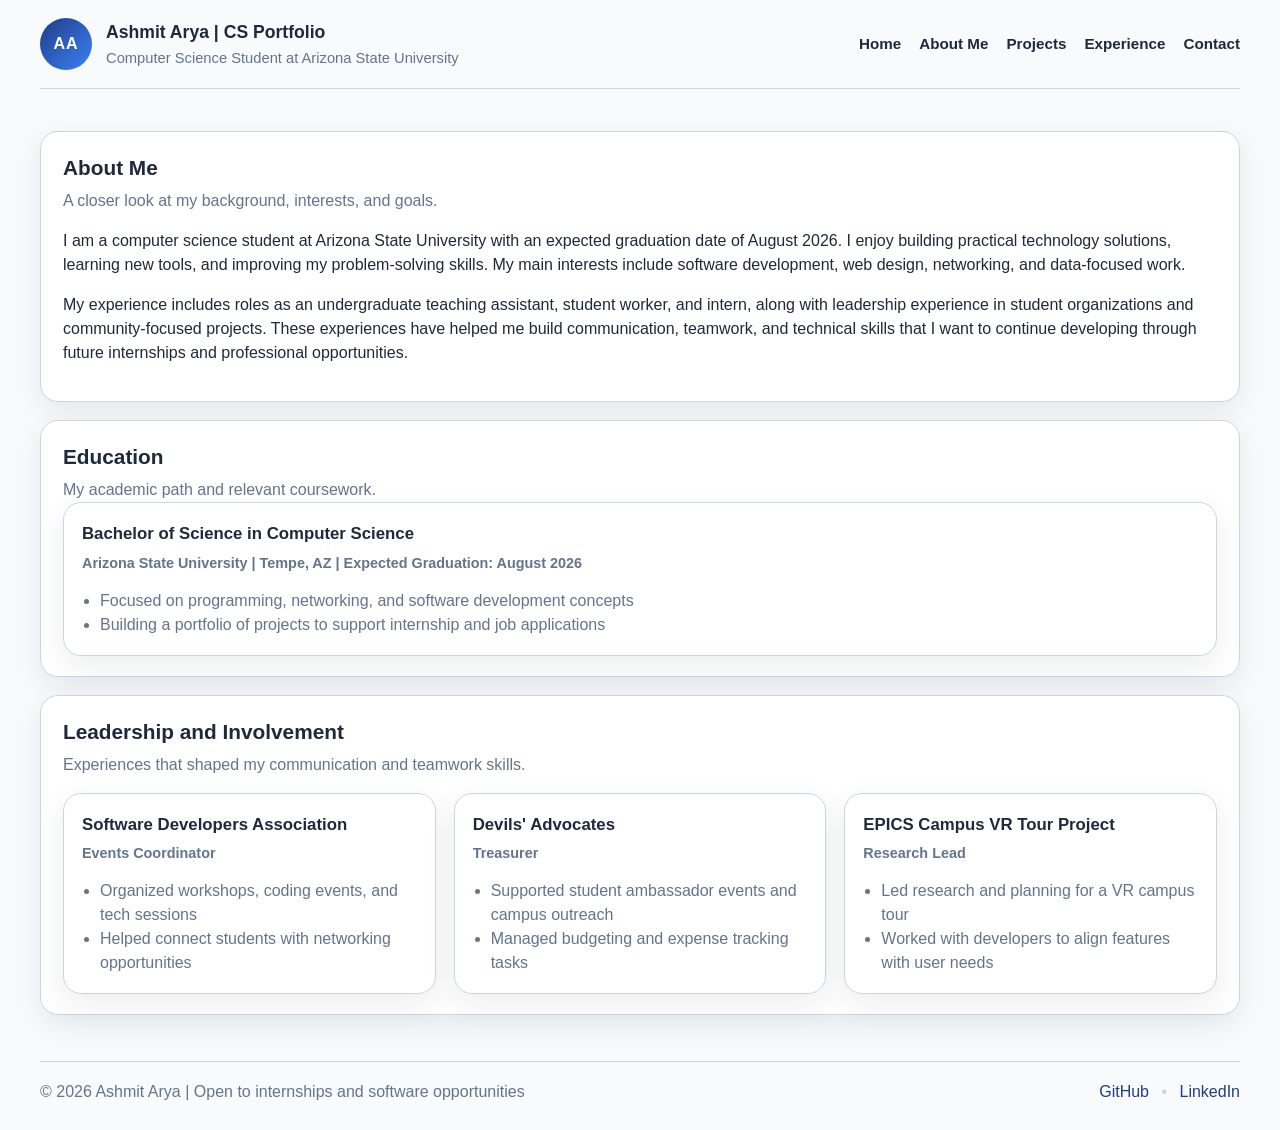
==== about.html @ 5e9bc1ea "Add files via upload" ====
<!DOCTYPE html>
<html lang="en">
<head>
  <meta charset="UTF-8">
  <meta name="viewport" content="width=device-width, initial-scale=1.0">
  <meta name="description" content="About Ashmit Arya, computer science student and portfolio website.">
  <title>About Me | Ashmit Arya</title>
  <link rel="stylesheet" href="styles.css">
</head>
<body>
  <header class="site-header">
    <div class="brand">
      <div class="logo">AA</div>
      <div>
        <h1>Ashmit Arya | CS Portfolio</h1>
        <p>Computer Science Student at Arizona State University</p>
      </div>
    </div>

    <nav class="site-nav" aria-label="Main navigation">
      <a href="index.html">Home</a>
      <a href="about.html">About Me</a>
      <a href="projects.html">Projects</a>
      <a href="index.html#experience">Experience</a>
      <a href="index.html#contact">Contact</a>
    </nav>
  </header>

  <main class="page">
    <section class="info-section">
      <div class="section-title">
        <h3>About Me</h3>
        <p>A closer look at my background, interests, and goals.</p>
      </div>

      <p>
        I am a computer science student at Arizona State University with an expected graduation date of August 2026.
        I enjoy building practical technology solutions, learning new tools, and improving my problem-solving skills.
        My main interests include software development, web design, networking, and data-focused work.
      </p>

      <p>
        My experience includes roles as an undergraduate teaching assistant, student worker, and intern, along with leadership
        experience in student organizations and community-focused projects. These experiences have helped me build communication,
        teamwork, and technical skills that I want to continue developing through future internships and professional opportunities.
      </p>
    </section>

    <section class="info-section">
      <div class="section-title">
        <h3>Education</h3>
        <p>My academic path and relevant coursework.</p>
      </div>

      <div class="mini-card">
        <h4>Bachelor of Science in Computer Science</h4>
        <p class="date">Arizona State University | Tempe, AZ | Expected Graduation: August 2026</p>
        <ul>
          <li>Focused on programming, networking, and software development concepts</li>
          <li>Building a portfolio of projects to support internship and job applications</li>
        </ul>
      </div>
    </section>

    <section class="info-section">
      <div class="section-title">
        <h3>Leadership and Involvement</h3>
        <p>Experiences that shaped my communication and teamwork skills.</p>
      </div>

      <div class="experience-grid">
        <article class="mini-card">
          <h4>Software Developers Association</h4>
          <p class="date">Events Coordinator</p>
          <ul>
            <li>Organized workshops, coding events, and tech sessions</li>
            <li>Helped connect students with networking opportunities</li>
          </ul>
        </article>

        <article class="mini-card">
          <h4>Devils' Advocates</h4>
          <p class="date">Treasurer</p>
          <ul>
            <li>Supported student ambassador events and campus outreach</li>
            <li>Managed budgeting and expense tracking tasks</li>
          </ul>
        </article>

        <article class="mini-card">
          <h4>EPICS Campus VR Tour Project</h4>
          <p class="date">Research Lead</p>
          <ul>
            <li>Led research and planning for a VR campus tour</li>
            <li>Worked with developers to align features with user needs</li>
          </ul>
        </article>
      </div>
    </section>
  </main>

  <footer class="site-footer">
    <p>© 2026 Ashmit Arya | Open to internships and software opportunities</p>
    <p>
      <a href="https://github.com/Aarya80" target="_blank" rel="noopener noreferrer">GitHub</a>
      <span>•</span>
      <a href="https://www.linkedin.com/in/ashmit-arya" target="_blank" rel="noopener noreferrer">LinkedIn</a>
    </p>
  </footer>
</body>
</html>
---- styles.css ----
:root {
  --bg: #f8fafc;
  --text: #1e293b;
  --primary: #1f3c88;
  --secondary: #3b82f6;
  --accent: #06b6d4;
  --card: #ffffff;
  --border: #cbd5e1;
  --muted: #64748b;
  --shadow: 0 10px 30px rgba(15, 23, 42, 0.08);
  --radius: 18px;
}

* {
  box-sizing: border-box;
}

html {
  scroll-behavior: smooth;
}

body {
  margin: 0;
  font-family: Arial, Helvetica, sans-serif;
  background: var(--bg);
  color: var(--text);
  line-height: 1.5;
}

a {
  color: var(--primary);
  text-decoration: none;
}

a:hover {
  text-decoration: underline;
}

.site-header,
.site-footer,
.page {
  width: min(1200px, calc(100% - 32px));
  margin: 0 auto;
}

.site-header {
  display: flex;
  justify-content: space-between;
  align-items: center;
  gap: 20px;
  padding: 18px 0;
  border-bottom: 1px solid var(--border);
}

.brand {
  display: flex;
  align-items: center;
  gap: 14px;
}

.logo {
  width: 52px;
  height: 52px;
  border-radius: 50%;
  background: linear-gradient(135deg, var(--primary), var(--secondary));
  color: #fff;
  display: grid;
  place-items: center;
  font-weight: bold;
  letter-spacing: 1px;
}

.brand h1 {
  font-size: 1.1rem;
  margin: 0;
}

.brand p {
  margin: 2px 0 0;
  color: var(--muted);
  font-size: 0.92rem;
}

.site-nav {
  display: flex;
  gap: 18px;
  flex-wrap: wrap;
  font-size: 0.95rem;
}

.site-nav a {
  color: var(--text);
  font-weight: 600;
}

.page {
  padding: 24px 0 28px;
}

.hero,
.skills-contact,
.card-grid,
.experience-grid {
  display: grid;
  gap: 18px;
}

.hero {
  grid-template-columns: 1.5fr 0.9fr;
  align-items: center;
  margin-bottom: 18px;
}

.hero-text,
.headshot-card,
.info-section,
.contact-box,
.card,
.mini-card {
  background: var(--card);
  border: 1px solid var(--border);
  border-radius: var(--radius);
  box-shadow: var(--shadow);
}

.hero-text {
  padding: 28px;
}

.eyebrow {
  margin: 0 0 10px;
  color: var(--accent);
  font-weight: 700;
  text-transform: uppercase;
  letter-spacing: 0.08em;
  font-size: 0.8rem;
}

.hero h2 {
  margin: 0;
  font-size: 2.2rem;
  line-height: 1.1;
}

.lead {
  margin: 14px 0 0;
  color: var(--muted);
  max-width: 62ch;
}

.hero-actions {
  display: flex;
  gap: 12px;
  margin-top: 20px;
  flex-wrap: wrap;
}

.button {
  display: inline-flex;
  align-items: center;
  justify-content: center;
  padding: 11px 18px;
  border-radius: 999px;
  font-weight: 700;
  border: 2px solid transparent;
}

.button.primary {
  background: var(--primary);
  color: #fff;
}

.button.secondary {
  background: transparent;
  color: var(--primary);
  border-color: var(--primary);
}

.headshot-card {
  margin: 0;
  padding: 18px;
  text-align: center;
}

.headshot-card img {
  width: 100%;
  aspect-ratio: 1 / 1;
  object-fit: cover;
  border-radius: 14px;
  display: block;
}

.headshot-card figcaption {
  margin-top: 10px;
  color: var(--muted);
  font-weight: 600;
}

.info-section {
  padding: 20px 22px;
  margin-top: 18px;
}

.section-title h3 {
  margin: 0;
  font-size: 1.3rem;
}

.section-title p {
  margin: 6px 0 0;
  color: var(--muted);
}

.card-grid {
  grid-template-columns: repeat(3, 1fr);
  margin-top: 16px;
}

.card,
.mini-card {
  padding: 18px;
}

.card h4,
.mini-card h4 {
  margin: 0 0 10px;
  font-size: 1.05rem;
}

.card p,
.mini-card p,
.mini-card li {
  color: var(--muted);
}

.tags {
  display: inline-block;
  margin-top: 10px;
  color: var(--primary);
  font-weight: 700;
  font-size: 0.92rem;
}

.experience-grid {
  grid-template-columns: repeat(3, 1fr);
  margin-top: 16px;
}

.mini-card ul {
  margin: 10px 0 0;
  padding-left: 18px;
}

.date {
  font-size: 0.9rem;
  color: var(--accent);
  font-weight: 700;
  margin-top: -4px;
}

.skills-contact {
  grid-template-columns: 1.1fr 0.95fr;
  align-items: start;
}

.skills-table {
  width: 100%;
  border-collapse: collapse;
  margin-top: 16px;
  border-radius: 14px;
  overflow: hidden;
}

.skills-table th,
.skills-table td {
  border: 1px solid var(--border);
  padding: 12px 14px;
  text-align: left;
}

.skills-table th {
  background: #eaf2ff;
}

.contact-box {
  padding: 20px;
}

.contact-form {
  display: grid;
  gap: 10px;
  margin-top: 14px;
}

.contact-form label {
  font-weight: 700;
  font-size: 0.92rem;
}

.contact-form input,
.contact-form textarea {
  width: 100%;
  border: 1px solid var(--border);
  border-radius: 12px;
  padding: 11px 12px;
  font: inherit;
  background: #fff;
}

.submit-btn {
  margin-top: 4px;
  cursor: pointer;
}

.site-footer {
  display: flex;
  justify-content: space-between;
  gap: 18px;
  align-items: center;
  padding: 18px 0 26px;
  color: var(--muted);
  border-top: 1px solid var(--border);
  margin-top: 18px;
  flex-wrap: wrap;
}

.site-footer p {
  margin: 0;
}

.site-footer span {
  margin: 0 8px;
  color: var(--border);
}

@media (max-width: 980px) {
  .hero,
  .skills-contact,
  .card-grid,
  .experience-grid {
    grid-template-columns: 1fr;
  }

  .site-header {
    flex-direction: column;
    align-items: flex-start;
  }
}

@media (max-width: 640px) {
  .site-header,
  .page,
  .site-footer {
    width: min(100% - 20px, 1200px);
  }

  .hero-text {
    padding: 20px;
  }

  .hero h2 {
    font-size: 1.8rem;
  }
}
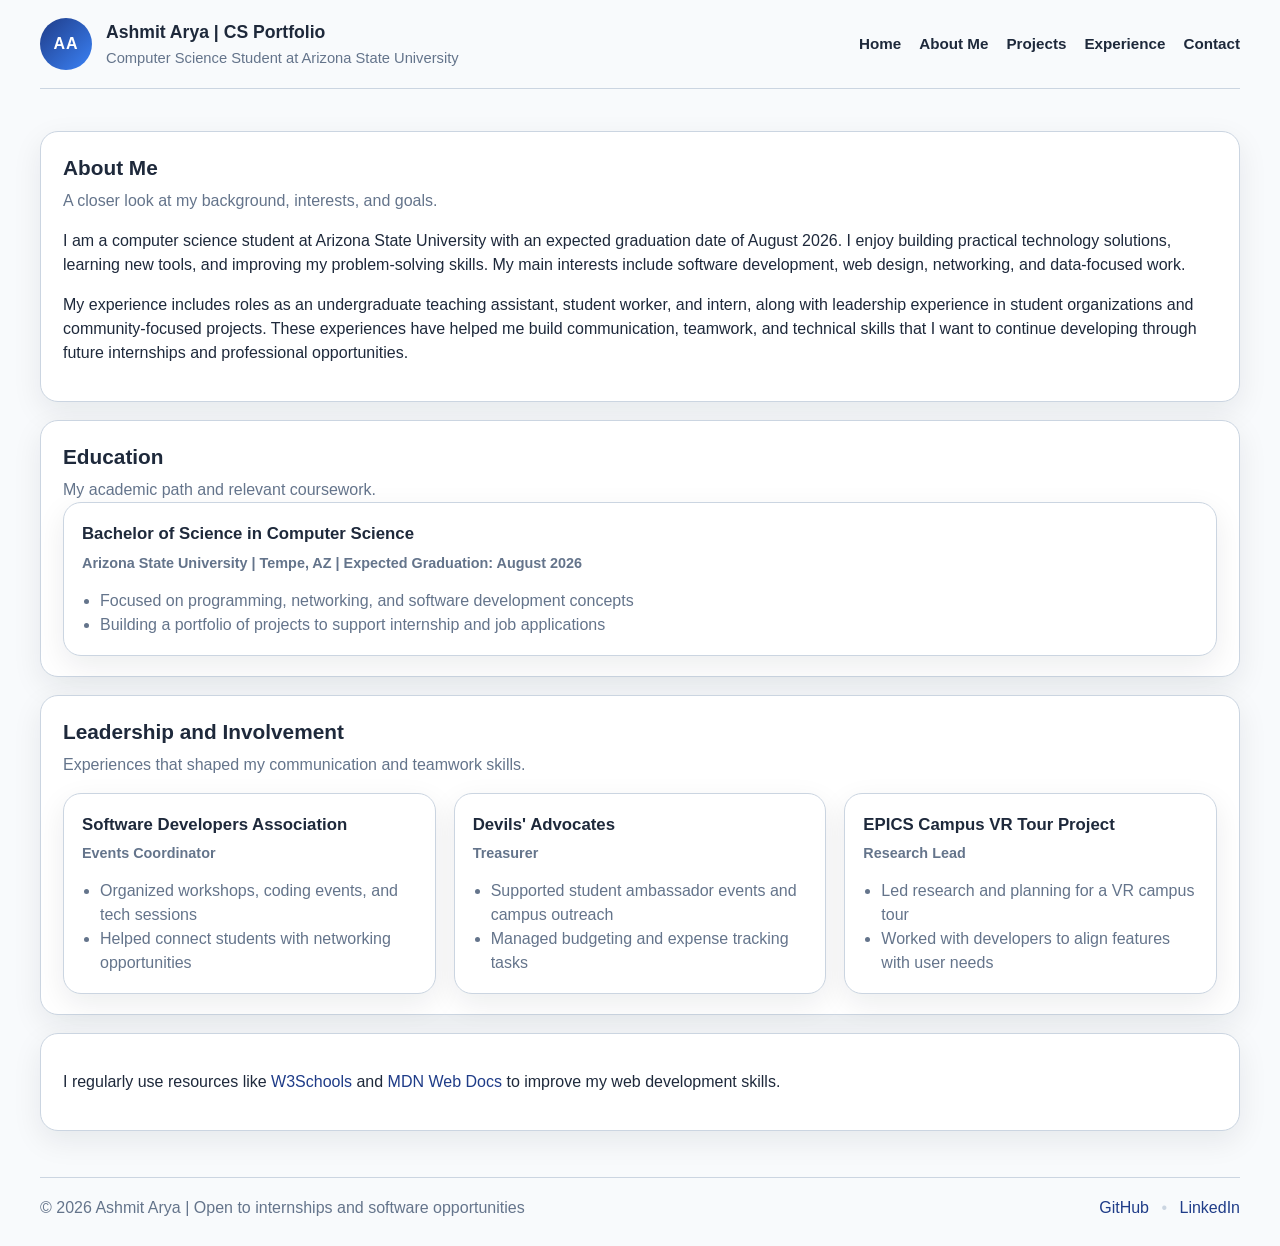
==== commit 2081375b: "Final project updates added video, external links, meta tags, and completed all pages" ====
--- a/about.html
+++ b/about.html
@@ -4,6 +4,7 @@
   <meta charset="UTF-8">
   <meta name="viewport" content="width=device-width, initial-scale=1.0">
   <meta name="description" content="About Ashmit Arya, computer science student and portfolio website.">
+  <meta name="keywords" content="about, computer science, portfolio, education, Ashmit Arya">
   <title>About Me | Ashmit Arya</title>
   <link rel="stylesheet" href="styles.css">
 </head>
@@ -97,6 +98,17 @@
         </article>
       </div>
     </section>
+
+    <section class="info-section">
+      <p>
+        I regularly use resources like 
+        <a href="https://www.w3schools.com" target="_blank">W3Schools</a> 
+        and 
+        <a href="https://developer.mozilla.org" target="_blank">MDN Web Docs</a> 
+        to improve my web development skills.
+      </p>
+    </section>
+
   </main>
 
   <footer class="site-footer">
